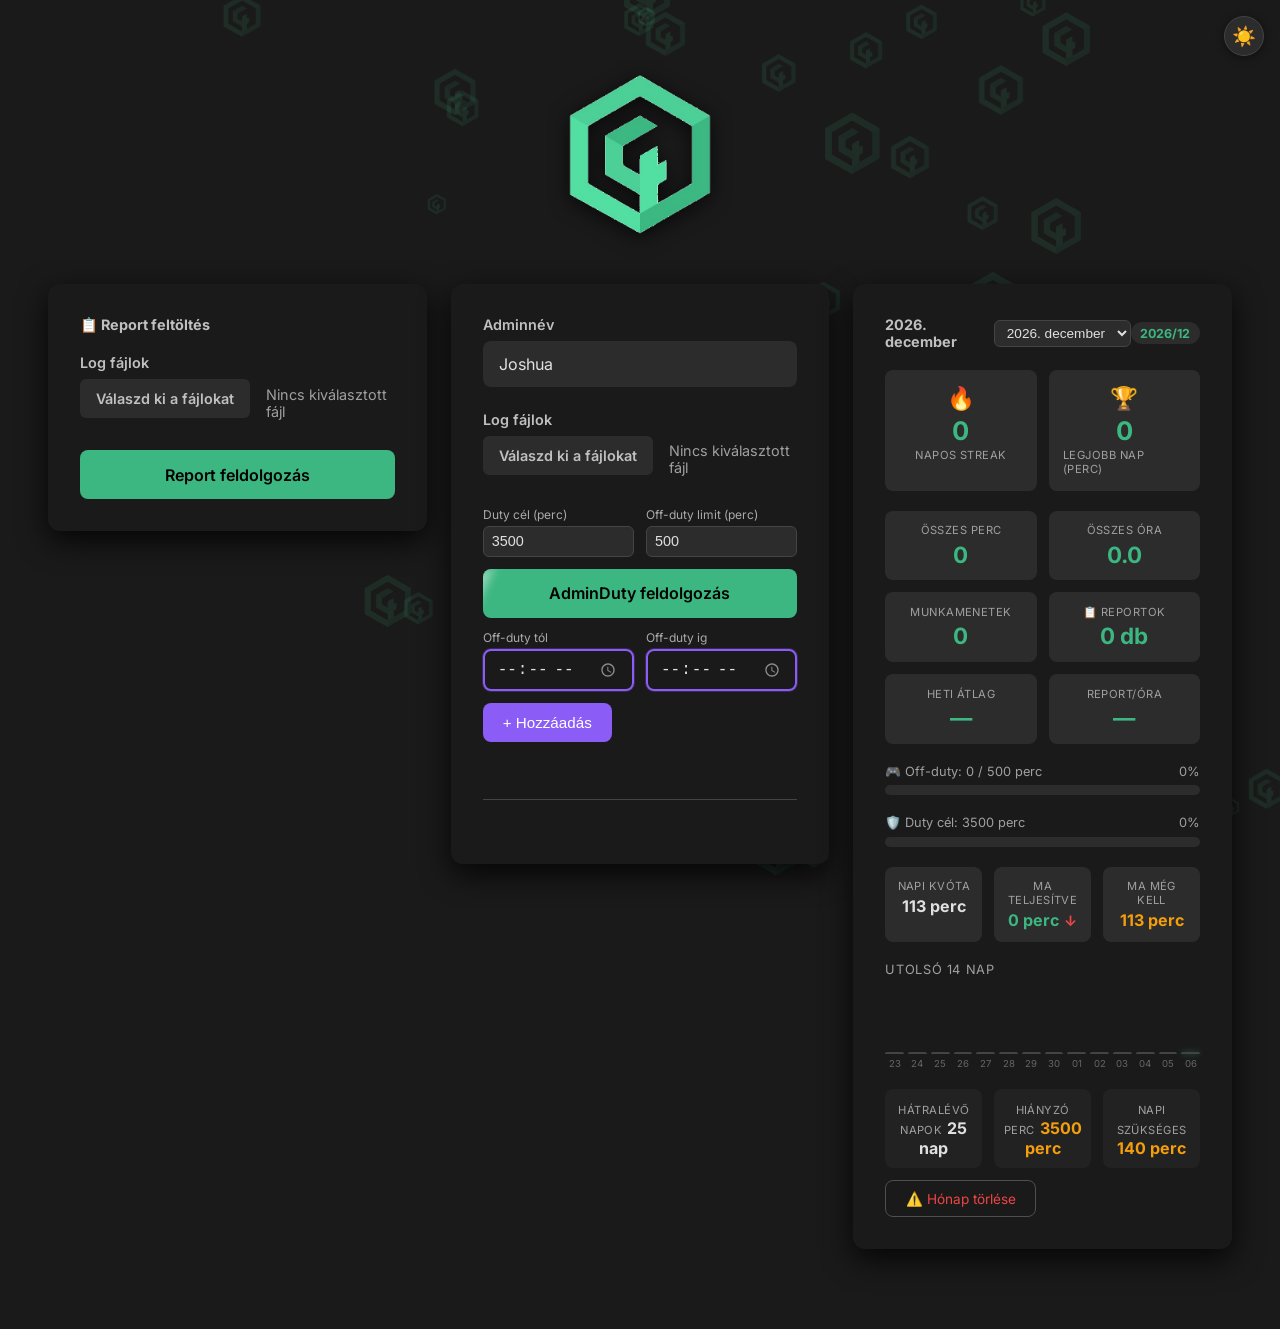
==== index.html @ 34f0eaa3 "Initial release — SeeMTA Tracker v1.0" ====
<!DOCTYPE html>
<html lang="hu">
<head>
    <meta charset="UTF-8">
    <meta name="viewport" content="width=device-width, initial-scale=1.0">
    <title>AdminDuty számláló</title>
    <link rel="icon" type="image/png" href="files/logo.png">
    <link rel="manifest" href="manifest.webmanifest">
    <meta name="theme-color" content="#1a1a1a">
    <meta name="apple-mobile-web-app-capable" content="yes">
    <meta name="apple-mobile-web-app-status-bar-style" content="black-translucent">
    <meta name="apple-mobile-web-app-title" content="AdminDuty">
    <link rel="apple-touch-icon" href="files/logo.png">
    <link rel="stylesheet" href="style.css">
    <style>
        /* 3 oszlopos elrendezés */
        .main-wrapper {
            display: flex;
            flex-direction: column;
            align-items: center;
            min-height: 100vh;
            padding: 1.5rem 1rem 3rem;
        }

        .three-col {
            display: grid;
            grid-template-columns: 1fr 1fr 1fr;
            gap: 1.5rem;
            width: 100%;
            max-width: 1400px;
            align-items: start;
        }

        @media (max-width: 900px) {
            .three-col {
                grid-template-columns: 1fr;
            }
        }

        @media (max-width: 1200px) and (min-width: 901px) {
            .three-col {
                grid-template-columns: 1fr 1fr;
            }
            .col-stats {
                grid-column: span 2;
            }
        }
    </style>
</head>
<body>
    <div id="background-animation"></div>
    <button class="theme-toggle-btn" id="theme-toggle" title="Téma váltás">🌙</button>

    <div class="main-wrapper">
        <div class="logo-header">
            <img src="files/logo.png" alt="Fő logó">
            
        </div>

        <div class="three-col">

            <!-- ── BAL: Report feltöltés ── -->
            <div class="container">
                <div class="monthly-header">
                    <span>📋 Report feltöltés</span>
                </div>
                <div class="form-group">
                    <label>Log fájlok</label>
                    <div class="file-upload-container">
                        <input type="file" id="reportFiles" multiple accept=".log,.txt">
                        <label for="reportFiles" class="file-upload-button">Válaszd ki a fájlokat</label>
                        <span id="report-file-count" class="file-count-text">Nincs kiválasztott fájl</span>
                    </div>
                </div>
                <button id="reportButton">
                    <span>Report feldolgozás</span>
                    <div class="spinner"></div>
                </button>
                <div id="report-results"></div>
            </div>

            <!-- ── KÖZÉP: AdminDuty ── -->
            <div class="container">
                <div class="form-group">
                    <label for="adminName">Adminnév</label>
                    <input type="text" id="adminName" placeholder="Adminneved" value="Joshua" required>
                </div>

                <div class="form-group">
                    <label>Log fájlok</label>
                    <div class="file-upload-container">
                        <input type="file" id="logFiles" multiple accept=".log,.txt">
                        <label for="logFiles" class="file-upload-button">Válaszd ki a fájlokat</label>
                        <span id="file-count" class="file-count-text">Nincs kiválasztott fájl</span>
                    </div>
                    <span id="adminduty-label" class="file-count-text" style="color:#ef4444; margin-top:.3rem; display:block;"></span>
                </div>

                <!-- Célok beállítása -->
                <div class="goals-row">
                    <div class="goal-input">
                        <label for="dutyGoal">Duty cél (perc)</label>
                        <input type="number" id="dutyGoal" value="3500" min="100" max="9999" step="100">
                    </div>
                    <div class="goal-input">
                        <label for="offDutyLimit">Off-duty limit (perc)</label>
                        <input type="number" id="offDutyLimit" value="500" min="0" max="9999" step="50">
                    </div>
                </div>

                <button id="processButton">
                    <span>AdminDuty feldolgozás</span>
                    <div class="spinner"></div>
                </button>

                <div class="offduty-manual">
                    <div class="offduty-manual-row">
                        <div class="goal-input">
                            <label for="offdutyFrom">Off-duty tól</label>
                            <input type="time" id="offdutyFrom" step="60">
                        </div>
                        <div class="goal-input">
                            <label for="offdutyTo">Off-duty ig</label>
                            <input type="time" id="offdutyTo" step="60">
                        </div>
                        <button id="addOffDutyBtn">+ Hozzáadás</button>
                    </div>
                    <div id="offduty-manual-status" class="offduty-manual-status"></div>
                </div>

                <div id="results"></div>
            </div>

            <!-- ── JOBB: Statisztikák ── -->
            <div class="container col-stats" id="monthly-container">
                <div class="monthly-header">
                    <span id="monthly-title">Havi összesítő</span>
                    <select id="month-selector"></select>
                    <span id="monthly-badge" class="monthly-badge"></span>
                </div>

                <!-- Streak + Best day -->
                <div class="streak-row">
                    <div class="streak-item">
                        <span class="streak-icon">🔥</span>
                        <span class="streak-value" id="streak-value">0</span>
                        <span class="streak-label">napos streak</span>
                    </div>
                    <div class="streak-item">
                        <span class="streak-icon">🏆</span>
                        <span class="streak-value" id="best-day-value">0</span>
                        <span class="streak-label">legjobb nap (perc)</span>
                    </div>
                </div>

                <div class="monthly-stats">
                    <div class="mstat">
                        <span class="mstat-label">Összes perc</span>
                        <span class="mstat-value" id="m-total-minutes">0</span>
                    </div>
                    <div class="mstat">
                        <span class="mstat-label">Összes óra</span>
                        <span class="mstat-value" id="m-total-hours">0</span>
                    </div>
                    <div class="mstat">
                        <span class="mstat-label">Munkamenetek</span>
                        <span class="mstat-value" id="m-sessions">0</span>
                    </div>
                    <div class="mstat">
                        <span class="mstat-label">📋 Reportok</span>
                        <span class="mstat-value" id="m-reports">0 db</span>
                    </div>
                    <div class="mstat">
                        <span class="mstat-label">Heti átlag</span>
                        <span class="mstat-value" id="m-weekly-avg">0</span>
                    </div>
                    <div class="mstat">
                        <span class="mstat-label">Report/óra</span>
                        <span class="mstat-value" id="m-report-rate">—</span>
                    </div>
                </div>

                <!-- Off-duty sáv -->
                <!-- Off-duty progress -->
                <div class="prog-row">
                    <div class="prog-label-row">
                        <span>🎮 Off-duty: <span id="offduty-done">0</span> / <span id="offduty-limit-label">500</span> perc</span>
                        <span id="offduty-pct">0%</span>
                    </div>
                    <div class="prog-track">
                        <div class="prog-bar offduty-bar" id="offduty-bar" style="width:0%"></div>
                    </div>
                </div>

                <!-- Admin duty progress -->
                <div class="prog-row">
                    <div class="prog-label-row">
                        <span>🛡️ Duty cél: <span id="duty-goal-label">3500</span> perc</span>
                        <span id="prog-pct">0%</span>
                    </div>
                    <div class="prog-track">
                        <div class="prog-bar" id="prog-bar" style="width:0%"></div>
                    </div>
                </div>

                <!-- Napi info -->
                <div class="daily-row">
                    <div class="daily-item">
                        <span class="daily-label">Napi kvóta</span>
                        <span class="daily-value" id="daily-quota">— perc</span>
                    </div>
                    <div class="daily-item">
                        <span class="daily-label">Ma teljesítve</span>
                        <span class="daily-value accent" id="daily-done">0 perc</span>
                    </div>
                    <div class="daily-item">
                        <span class="daily-label">Ma még kell</span>
                        <span class="daily-value warn" id="daily-missing">—</span>
                    </div>
                </div>

                <!-- Heti grafikon -->
                <div class="chart-section">
                    <div class="chart-title">Utolsó 14 nap</div>
                    <div class="bar-chart" id="bar-chart"></div>
                </div>

                <div class="deadline-row" id="deadline-row">
                    <div class="deadline-item">
                        <span class="daily-label">Hátralévő napok</span>
                        <span class="daily-value" id="deadline-days">—</span>
                    </div>
                    <div class="deadline-item">
                        <span class="daily-label">Hiányzó perc</span>
                        <span class="daily-value warn" id="deadline-missing">—</span>
                    </div>
                    <div class="deadline-item">
                        <span class="daily-label">Napi szükséges</span>
                        <span class="daily-value warn" id="deadline-daily">—</span>
                    </div>
                </div>

                <button class="reset-btn" id="btn-reset">⚠️ Hónap törlése</button>
            </div>

        </div><!-- /three-col -->
    </div>

    <script src="script.js?v=2"></script>
</body>
</html>
---- style.css ----
@font-face {
  font-family: 'Inter';
  font-style: normal;
  font-weight: 400;
  font-display: swap;
  src: url('files/fonts/inter-400.woff2') format('woff2');
}
@font-face {
  font-family: 'Inter';
  font-style: normal;
  font-weight: 500;
  font-display: swap;
  src: url('files/fonts/inter-500.woff2') format('woff2');
}
@font-face {
  font-family: 'Inter';
  font-style: normal;
  font-weight: 700;
  font-display: swap;
  src: url('files/fonts/inter-700.woff2') format('woff2');
}

:root {
  --background-color: #1a1a1a;
  --surface-color: #2c2c2c;
  --text-color: #e0e0e0;
  --primary-accent-color: rgb(60, 183, 129);
  --primary-accent-hover: rgb(50, 153, 109);
  --border-color: #444;
  --warn-color: #f59e0b;
  --font-family: 'Inter', -apple-system, BlinkMacSystemFont, "Segoe UI", Roboto, Helvetica, Arial, sans-serif;
  --label-color: #aaa;
  --mstat-bg: #222;
}

[data-theme="light"] {
  --background-color: #f0f2f5;
  --surface-color: #ffffff;
  --text-color: #1a1a1a;
  --primary-accent-color: rgb(30, 140, 95);
  --primary-accent-hover: rgb(20, 110, 75);
  --border-color: #d0d0d0;
  --warn-color: #d97706;
  --label-color: #555;
  --mstat-bg: #f8f8f8;
}

[data-theme="light"] body {
  background-color: var(--background-color);
  color: var(--text-color);
}

[data-theme="light"] #background-animation { opacity: 0.04; }
[data-theme="light"] .container { background: var(--surface-color); border-color: var(--border-color); }
[data-theme="light"] .mstat { background: var(--mstat-bg); }
[data-theme="light"] input[type="text"], [data-theme="light"] select { background:#fff; color:#111; border-color: var(--border-color); }
[data-theme="light"] .file-upload-button { background: var(--surface-color); border-color: var(--border-color); color: #333; }
[data-theme="light"] .bar { background: #bbb; }
[data-theme="light"] .bar-done { background: var(--primary-accent-color); }
[data-theme="light"] .reset-btn { background: #fee2e2; color: #b91c1c; border-color: #fca5a5; }

* { box-sizing: border-box; }

body {
  font-family: var(--font-family);
  background-color: var(--background-color);
  color: var(--text-color);
  margin: 0;
  padding: 2rem;
  overflow-x: hidden;
}

#background-animation {
  position: fixed;
  top: 0; left: 0;
  width: 100vw; height: 100vh;
  z-index: -1;
  overflow: hidden;
}

.flying-logo {
  position: absolute;
  opacity: 0.1;
  will-change: transform;
}

@keyframes shine {
  0%   { transform: translateX(-100%) skewX(-25deg); }
  10%  { transform: translateX(1200%) skewX(-25deg); }
  100% { transform: translateX(1200%) skewX(-25deg); }
}

.main-wrapper {
  display: flex;
  flex-direction: column;
  align-items: center;
  width: 100%;
  position: relative;
  z-index: 1;
  gap: 1.5rem;
}

.logo-header { margin-bottom: 0; }
.logo-header img {
  max-width: 200px;
  height: auto;
  filter: drop-shadow(0 4px 10px rgba(0,0,0,0.7));
}

.container {
  width: 100%;
  max-width: 550px;
  padding: 2rem;
  background-color: rgba(26, 26, 26, 1);
  border-radius: 12px;
  box-shadow: 0px 10px 30px rgba(0,0,0,0.8);
}

.form-group { margin-bottom: 1.5rem; }
.form-group label {
  display: block;
  font-size: 0.9rem;
  font-weight: 500;
  margin-bottom: 0.5rem;
  color: #c0c0c0;
}

input[type="text"] {
  width: 100%;
  padding: 0.8rem 1rem;
  border-radius: 8px;
  border: none;
  background-color: var(--surface-color);
  color: var(--text-color);
  font-family: var(--font-family);
  font-size: 1rem;
  transition: box-shadow 0.2s;
}
input[type="text"]:focus {
  outline: none;
  box-shadow: 0 0 0 3px rgba(60,183,129,0.8);
}

.file-upload-container {
  display: flex;
  align-items: center;
  gap: 1rem;
}
input[type="file"] { display: none; }
.file-upload-button {
  display: inline-block;
  background-color: var(--surface-color);
  color: var(--text-color);
  padding: 0.7rem 1rem;
  border-radius: 6px;
  cursor: pointer;
  font-weight: 500;
  transition: background-color 0.2s;
  white-space: nowrap;
}
.file-upload-button:hover { background-color: #3a3a3a; }
.file-count-text { font-size: 0.9rem; color: #a0a0a0; }

button#processButton,
button#reportButton {
  display: flex;
  justify-content: center;
  align-items: center;
  width: 100%;
  background-color: var(--primary-accent-color);
  color: #000;
  border: none;
  padding: 0.9rem 1.5rem;
  border-radius: 8px;
  cursor: pointer;
  font-size: 1rem;
  font-weight: 500;
  font-family: var(--font-family);
  transition: transform 0.1s ease, background-color 0.2s ease;
  position: relative;
  overflow: hidden;
}
#processButton:hover,
#reportButton:hover { background-color: var(--primary-accent-hover); }
#processButton:active,
#reportButton:active { transform: scale(0.98); }
#processButton .spinner,
#reportButton .spinner {
  display: none;
  border: 2px solid rgba(255,255,255,0.3);
  border-radius: 50%;
  width: 18px; height: 18px;
  animation: spin 1s linear infinite;
}
#processButton.loading span,
#reportButton.loading span { display: none; }
#processButton.loading .spinner,
#reportButton.loading .spinner { display: block; }
@keyframes spin { to { transform: rotate(360deg); } }

#results {
  margin-top: 2rem;
  border-top: 1px solid var(--border-color);
  padding-top: 2rem;
}

.grand-total {
  color: #242424;
  padding: 1.5rem;
  border-radius: 8px;
  text-align: center;
  background-color: var(--primary-accent-color);
  position: relative;
  overflow: hidden;
}
#processButton::before,
.grand-total::before {
  content: '';
  position: absolute;
  top: 0; left: 0;
  width: 100px; height: 100%;
  background: rgba(255,255,255,0.4);
  filter: blur(5px);
  transform: translateX(-100px) skewX(-25deg);
  animation: shine 5s ease-in-out infinite;
}
.grand-total h3 { margin: 0; font-size: 1.5rem; }

.breakdown-details {
  margin-top: 1rem;
  background-color: rgba(44,44,44,0.8);
  backdrop-filter: blur(5px);
  border: 1px solid var(--border-color);
  border-radius: 8px;
}
.breakdown-details > summary {
  padding: 1rem 1.5rem;
  font-weight: 700;
  cursor: pointer;
  list-style: none;
}
.breakdown-details > summary::-webkit-details-marker { display: none; }
.breakdown-details > summary::after       { content: 'Részletek megjelenítése'; }
.breakdown-details[open] > summary::after { content: 'Részletek elrejtése'; }

.breakdown-content { padding: 0 0.5rem 0.5rem 0.5rem; }

.file-result {
  background-color: transparent;
  border-radius: 8px;
  margin-bottom: 0.5rem;
  border: 1px solid #4f4f4f;
}
.file-result summary {
  display: flex;
  justify-content: space-between;
  align-items: center;
  padding: 1rem 1.5rem;
  cursor: pointer;
  font-size: 1rem;
  list-style: none;
}
.file-result summary::-webkit-details-marker { display: none; }
.file-result summary::after {
  content: '+';
  font-size: 1.5rem;
  color: var(--primary-accent-color);
  transition: transform 0.2s ease-in-out;
}
.file-result[open] summary::after { transform: rotate(45deg); }
.summary-title { font-weight: 500; }
.summary-total { color: var(--primary-accent-color); }
.details-content {
  padding: 0 1.5rem 1rem 1.5rem;
  border-top: 1px solid var(--border-color);
}
.details-content p {
  margin: 0.5rem 0;
  font-family: "Menlo", "Consolas", monospace;
  font-size: 0.9rem;
  padding: 0.5rem;
  background: #1e1e1e;
  border-radius: 4px;
}

/* ===== HAVI ÖSSZESÍTŐ ===== */
.monthly-header {
  display: flex;
  align-items: center;
  justify-content: space-between;
  margin-bottom: 1.25rem;
  font-size: 0.9rem;
  font-weight: 600;
  color: #c0c0c0;
}
.monthly-badge {
  font-size: 0.78rem;
  background: var(--surface-color);
  padding: 0.2rem 0.6rem;
  border-radius: 999px;
  color: var(--primary-accent-color);
}

.monthly-stats {
  display: grid;
  grid-template-columns: repeat(2, 1fr);
  gap: 0.75rem;
  margin-bottom: 1.25rem;
}
.mstat {
  background: var(--surface-color);
  border-radius: 8px;
  padding: 0.8rem;
  display: flex;
  flex-direction: column;
  align-items: center;
  gap: 0.2rem;
}
.mstat-label { font-size: 0.7rem; color: #a0a0a0; text-transform: uppercase; letter-spacing: 0.04em; }
.mstat-value { font-size: 1.4rem; font-weight: 700; color: var(--primary-accent-color); }

.prog-row { margin-bottom: 1.25rem; }
.prog-label-row {
  display: flex;
  justify-content: space-between;
  font-size: 0.8rem;
  color: #a0a0a0;
  margin-bottom: 0.4rem;
}
.prog-track {
  background: var(--surface-color);
  border-radius: 999px;
  height: 10px;
  overflow: hidden;
}
.prog-bar {
  height: 100%;
  border-radius: 999px;
  background: var(--primary-accent-color);
  transition: width 0.6s ease;
}

.daily-row {
  display: grid;
  grid-template-columns: repeat(3, 1fr);
  gap: 0.75rem;
  margin-bottom: 1.25rem;
}
.daily-item {
  background: var(--surface-color);
  border-radius: 8px;
  padding: 0.75rem;
  display: flex;
  flex-direction: column;
  align-items: center;
  gap: 0.2rem;
  text-align: center;
}
.daily-label { font-size: 0.7rem; color: #a0a0a0; text-transform: uppercase; letter-spacing: 0.04em; }
.daily-value { font-size: 1rem; font-weight: 700; color: var(--text-color); }
.daily-value.accent { color: var(--primary-accent-color); }
.daily-value.warn   { color: var(--warn-color); }
.daily-value.done   { color: var(--primary-accent-color); }

.reset-btn {
  background: none;
  border: 1px solid #4f4f4f;
  color: #ef4444;
  border-radius: 8px;
  padding: 0.6rem 1.2rem;
  font-size: 0.85rem;
  cursor: pointer;
  font-family: var(--font-family);
  transition: background 0.2s;
}
.reset-btn:hover { background: rgba(239,68,68,0.1); }

/* ===== STREAK ===== */
.streak-row {
  display: grid;
  grid-template-columns: 1fr 1fr;
  gap: 0.75rem;
  margin-bottom: 1.25rem;
}
.streak-item {
  background: var(--surface-color);
  border-radius: 8px;
  padding: 0.9rem;
  display: flex;
  flex-direction: column;
  align-items: center;
  gap: 0.15rem;
}
.streak-icon { font-size: 1.4rem; }
.streak-value { font-size: 1.6rem; font-weight: 700; color: var(--primary-accent-color); }
.streak-label { font-size: 0.7rem; color: #a0a0a0; text-transform: uppercase; letter-spacing: 0.04em; }

/* ===== GRAFIKON ===== */
.chart-section {
  margin: 1.25rem 0;
}
.chart-title {
  font-size: 0.8rem;
  color: #a0a0a0;
  text-transform: uppercase;
  letter-spacing: 0.05em;
  margin-bottom: 0.75rem;
}
.bar-chart {
  display: flex;
  align-items: flex-end;
  gap: 4px;
  height: 80px;
}
.bar-col {
  flex: 1;
  display: flex;
  flex-direction: column;
  align-items: center;
  height: 100%;
  justify-content: flex-end;
  gap: 4px;
}
.bar {
  width: 100%;
  min-height: 2px;
  border-radius: 3px 3px 0 0;
  background: var(--surface-color);
  border: 1px solid #444;
  transition: height 0.4s ease;
}
.bar-done    { background: var(--primary-accent-color); border-color: var(--primary-accent-color); }
.bar-today   { box-shadow: 0 0 6px rgba(60,183,129,0.5); }
.bar-label {
  font-size: 0.6rem;
  color: #666;
  text-align: center;
}

/* ── Téma váltó gomb ── */
.theme-toggle-btn {
  position: fixed; top: 1rem; right: 1rem; z-index: 9999;
  background: var(--surface-color); border: 1px solid var(--border-color);
  border-radius: 50%; width: 40px; height: 40px;
  font-size: 1.2rem; cursor: pointer; display: flex;
  align-items: center; justify-content: center;
  transition: background 0.2s, border-color 0.2s;
  box-shadow: 0 2px 8px rgba(0,0,0,0.4);
}
.theme-toggle-btn:hover { border-color: var(--primary-accent-color); }

/* ── Hónap választó ── */
.month-selector-wrap {
  display: flex; align-items: center; gap: .5rem; flex-wrap: wrap;
}
#month-selector {
  background: var(--surface-color); color: var(--text-color);
  border: 1px solid var(--border-color); border-radius: 6px;
  padding: .25rem .5rem; font-size: .85rem; cursor: pointer;
}

/* ── Trend nyíl ── */
.trend-up   { color: #22c55e; font-size: .9rem; margin-left: .3rem; }
.trend-down { color: #ef4444; font-size: .9rem; margin-left: .3rem; }

/* ── Célok beállítása ── */
.goals-row {
  display: flex; gap: .75rem; margin-bottom: .75rem;
}
.goal-input {
  flex: 1; display: flex; flex-direction: column; gap: .25rem;
}
.goal-input label {
  font-size: .75rem; color: var(--label-color, #aaa);
}
.goal-input input[type="number"] {
  background: var(--surface-color); color: var(--text-color);
  border: 1px solid var(--border-color); border-radius: 6px;
  padding: .4rem .5rem; font-size: .9rem; width: 100%;
}

/* ── Off-duty progress bar ── */
.offduty-bar { background: #8b5cf6 !important; }
[data-theme="light"] .offduty-bar { background: #7c3aed !important; }

/* ── Deadline kalkulátor ── */
.deadline-row {
  display: flex; gap: .75rem; margin: .75rem 0;
  flex-wrap: wrap;
}
.deadline-item {
  flex: 1; min-width: 80px;
  background: var(--mstat-bg, #222); border-radius: 8px;
  padding: .6rem .5rem; text-align: center;
}
.deadline-label {
  font-size: .7rem; color: var(--label-color, #aaa);
  display: block; margin-bottom: .25rem;
}
.deadline-value {
  font-size: 1.1rem; font-weight: 700;
  color: var(--primary-accent-color);
}

/* Off-duty manuális hozzáadás */
.offduty-manual {
    margin-top: 0.75rem;
}
.offduty-manual-row {
    display: flex;
    align-items: flex-end;
    gap: 0.75rem;
    flex-wrap: wrap;
}
.offduty-manual-row .goal-input {
    flex: 1;
    min-width: 100px;
}
.offduty-manual-row input[type="time"] {
    width: 100%;
    padding: 0.5rem 0.75rem;
    border-radius: 8px;
    border: 2px solid #8b5cf6;
    background: var(--input-bg);
    color: var(--text);
    font-size: 1rem;
    outline: none;
    box-shadow: 0 0 0 1px #8b5cf640;
}
.offduty-manual-row input[type="time"]:focus {
    border-color: #a78bfa;
    box-shadow: 0 0 0 3px #8b5cf640;
}
.offduty-manual-row input[type="time"]::-webkit-calendar-picker-indicator {
    filter: invert(1) opacity(0.5);
    cursor: pointer;
}
#addOffDutyBtn {
    padding: 0.5rem 1.25rem;
    border-radius: 8px;
    border: none;
    background: #8b5cf6;
    color: #fff;
    font-size: 0.95rem;
    cursor: pointer;
    white-space: nowrap;
    align-self: flex-end;
    height: 2.4rem;
}
#addOffDutyBtn:hover { background: #7c3aed; }
.offduty-manual-status {
    margin-top: 0.4rem;
    font-size: 0.85rem;
    min-height: 1.2rem;
    color: #8b5cf6;
}

/* Report részletes lista */
.report-detail-list {
    margin-top: 0.75rem;
    border-radius: 8px;
    overflow: hidden;
    border: 1px solid var(--border);
}
.report-detail-row {
    display: flex;
    align-items: center;
    gap: 0.75rem;
    padding: 0.45rem 0.75rem;
    font-size: 0.88rem;
    border-bottom: 1px solid var(--border);
}
.report-detail-row:last-child { border-bottom: none; }
.report-detail-row:nth-child(even) { background: rgba(255,255,255,0.03); }
.report-detail-num {
    color: var(--text-muted);
    min-width: 2rem;
    font-size: 0.8rem;
}
.report-detail-id {
    flex: 1;
    font-weight: 600;
    color: var(--accent);
}
.report-detail-time {
    color: var(--text-muted);
    font-size: 0.82rem;
    white-space: nowrap;
}
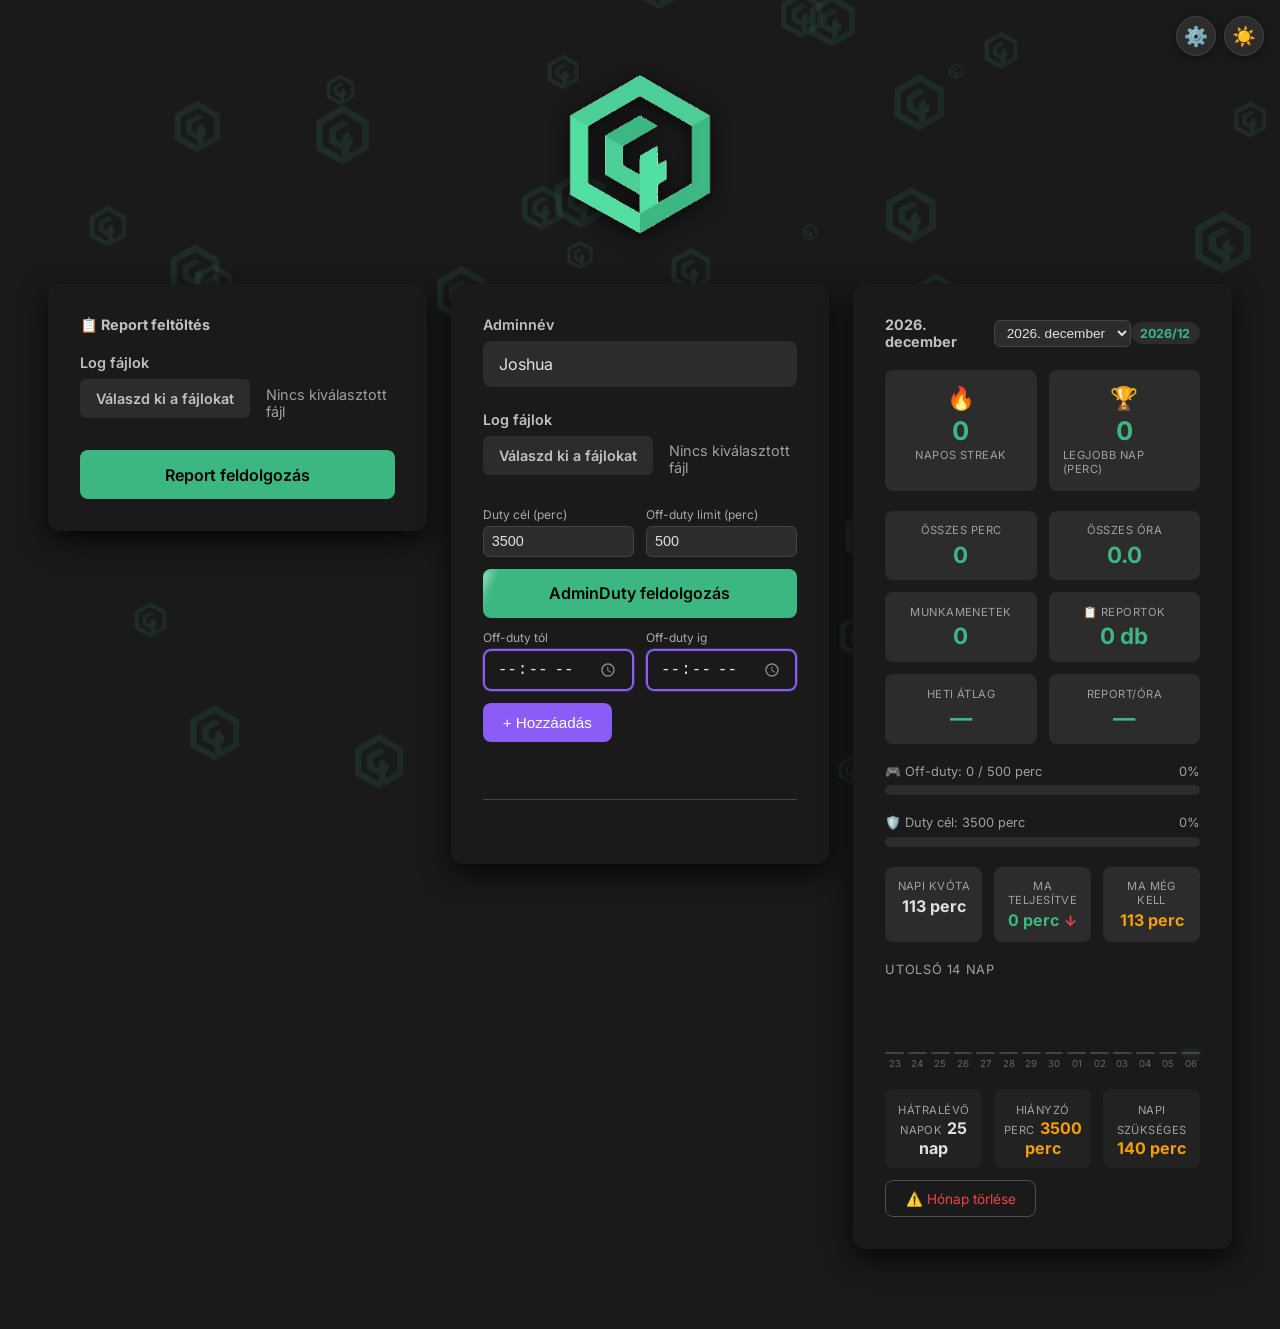
==== commit c6d68b58: "Add configurable API URL setting (⚙️ button)" ====
--- a/index.html
+++ b/index.html
@@ -50,6 +50,17 @@
 <body>
     <div id="background-animation"></div>
     <button class="theme-toggle-btn" id="theme-toggle" title="Téma váltás">🌙</button>
+    <button class="theme-toggle-btn" id="settings-toggle" title="Beállítások" style="right:4rem;">⚙️</button>
+
+    <div id="settings-panel" style="display:none;position:fixed;top:4rem;right:1rem;z-index:9998;background:var(--card);border:1px solid var(--border);border-radius:12px;padding:1.25rem;min-width:280px;box-shadow:0 8px 32px rgba(0,0,0,0.3);">
+        <h3 style="margin:0 0 0.75rem;font-size:1rem;">⚙️ Beállítások</h3>
+        <label style="font-size:0.85rem;color:var(--text-muted);display:block;margin-bottom:0.35rem;">API szerver URL</label>
+        <input type="text" id="api-url-input" placeholder="http://your-server:8765"
+            style="width:100%;padding:0.5rem 0.75rem;border-radius:8px;border:1px solid var(--border);background:var(--bg);color:var(--text);font-size:0.9rem;box-sizing:border-box;">
+        <p style="font-size:0.78rem;color:var(--text-muted);margin:0.4rem 0 0.75rem;">Hagyd üresen ha a tracker ugyanazon a szerveren fut.</p>
+        <button id="api-url-save" style="width:100%;padding:0.5rem;border-radius:8px;background:var(--accent);color:#fff;border:none;cursor:pointer;font-size:0.9rem;">Mentés</button>
+        <div id="api-url-status" style="font-size:0.8rem;margin-top:0.5rem;text-align:center;"></div>
+    </div>
 
     <div class="main-wrapper">
         <div class="logo-header">
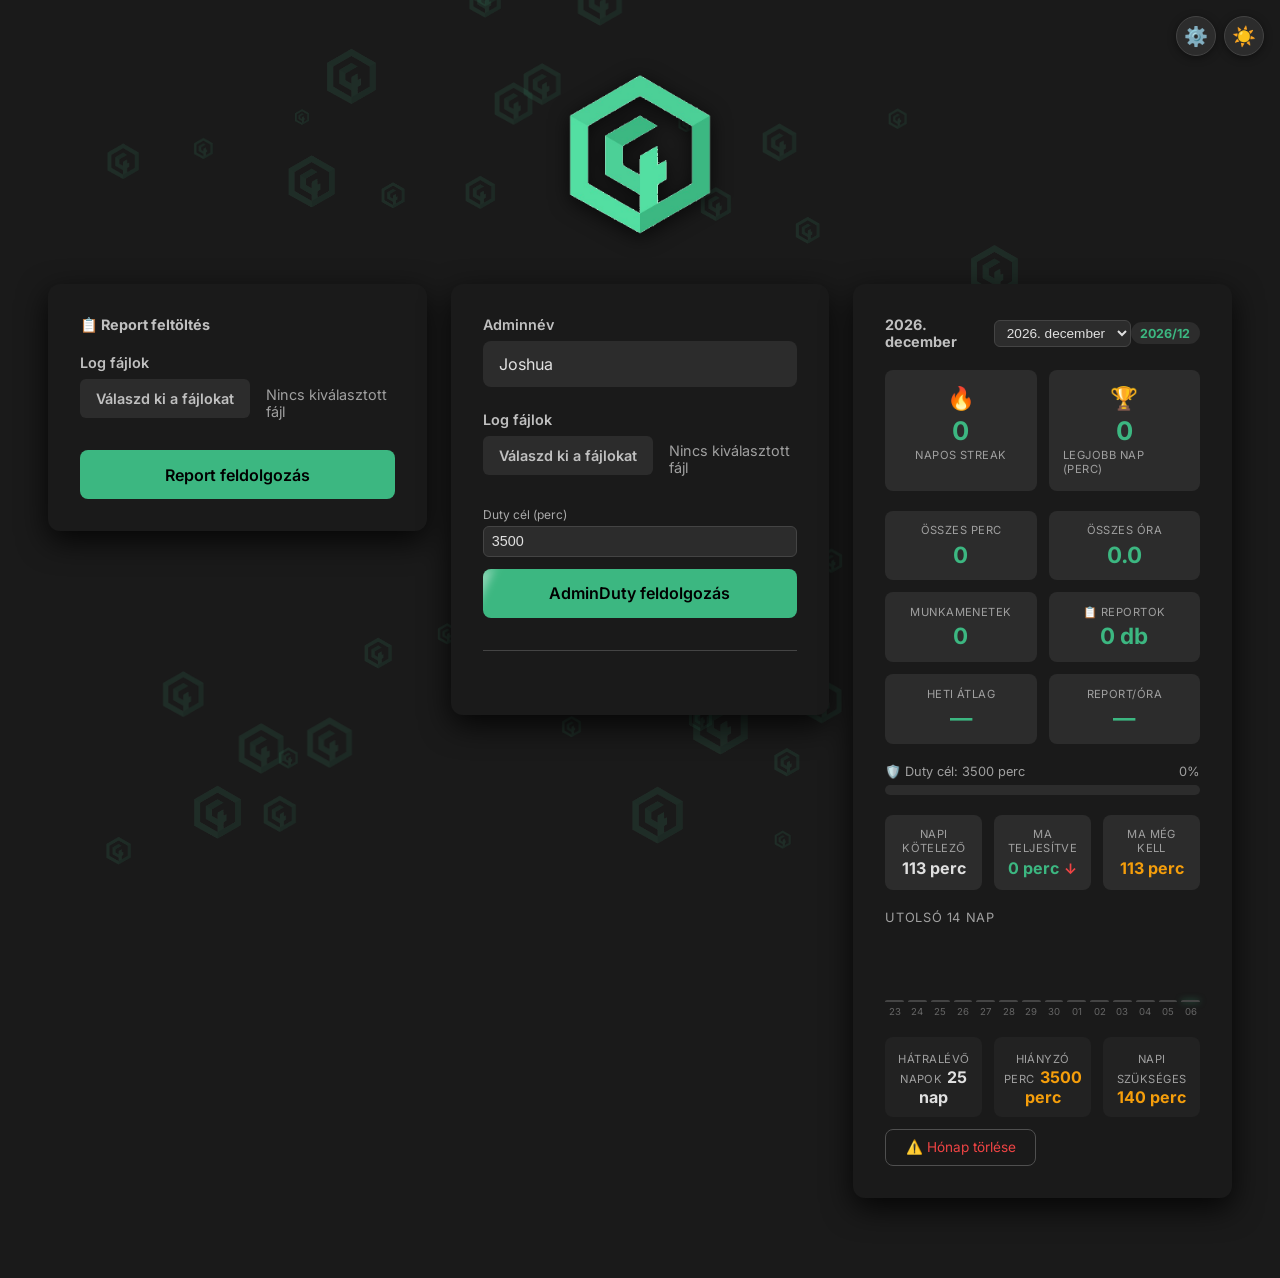
==== commit 10207c73: "fix: Napi kötelező átírás + off-duty elemek elrejtve" ====
--- a/index.html
+++ b/index.html
@@ -113,7 +113,7 @@
                         <label for="dutyGoal">Duty cél (perc)</label>
                         <input type="number" id="dutyGoal" value="3500" min="100" max="9999" step="100">
                     </div>
-                    <div class="goal-input">
+                    <div class="goal-input" style="display:none">
                         <label for="offDutyLimit">Off-duty limit (perc)</label>
                         <input type="number" id="offDutyLimit" value="500" min="0" max="9999" step="50">
                     </div>
@@ -124,7 +124,7 @@
                     <div class="spinner"></div>
                 </button>
 
-                <div class="offduty-manual">
+                <div class="offduty-manual" style="display:none">
                     <div class="offduty-manual-row">
                         <div class="goal-input">
                             <label for="offdutyFrom">Off-duty tól</label>
@@ -191,9 +191,8 @@
                     </div>
                 </div>
 
-                <!-- Off-duty sáv -->
-                <!-- Off-duty progress -->
-                <div class="prog-row">
+                <!-- Off-duty sáv — elrejtve -->
+                <div class="prog-row" style="display:none">
                     <div class="prog-label-row">
                         <span>🎮 Off-duty: <span id="offduty-done">0</span> / <span id="offduty-limit-label">500</span> perc</span>
                         <span id="offduty-pct">0%</span>
@@ -217,7 +216,7 @@
                 <!-- Napi info -->
                 <div class="daily-row">
                     <div class="daily-item">
-                        <span class="daily-label">Napi kvóta</span>
+                        <span class="daily-label">Napi kötelező</span>
                         <span class="daily-value" id="daily-quota">— perc</span>
                     </div>
                     <div class="daily-item">
